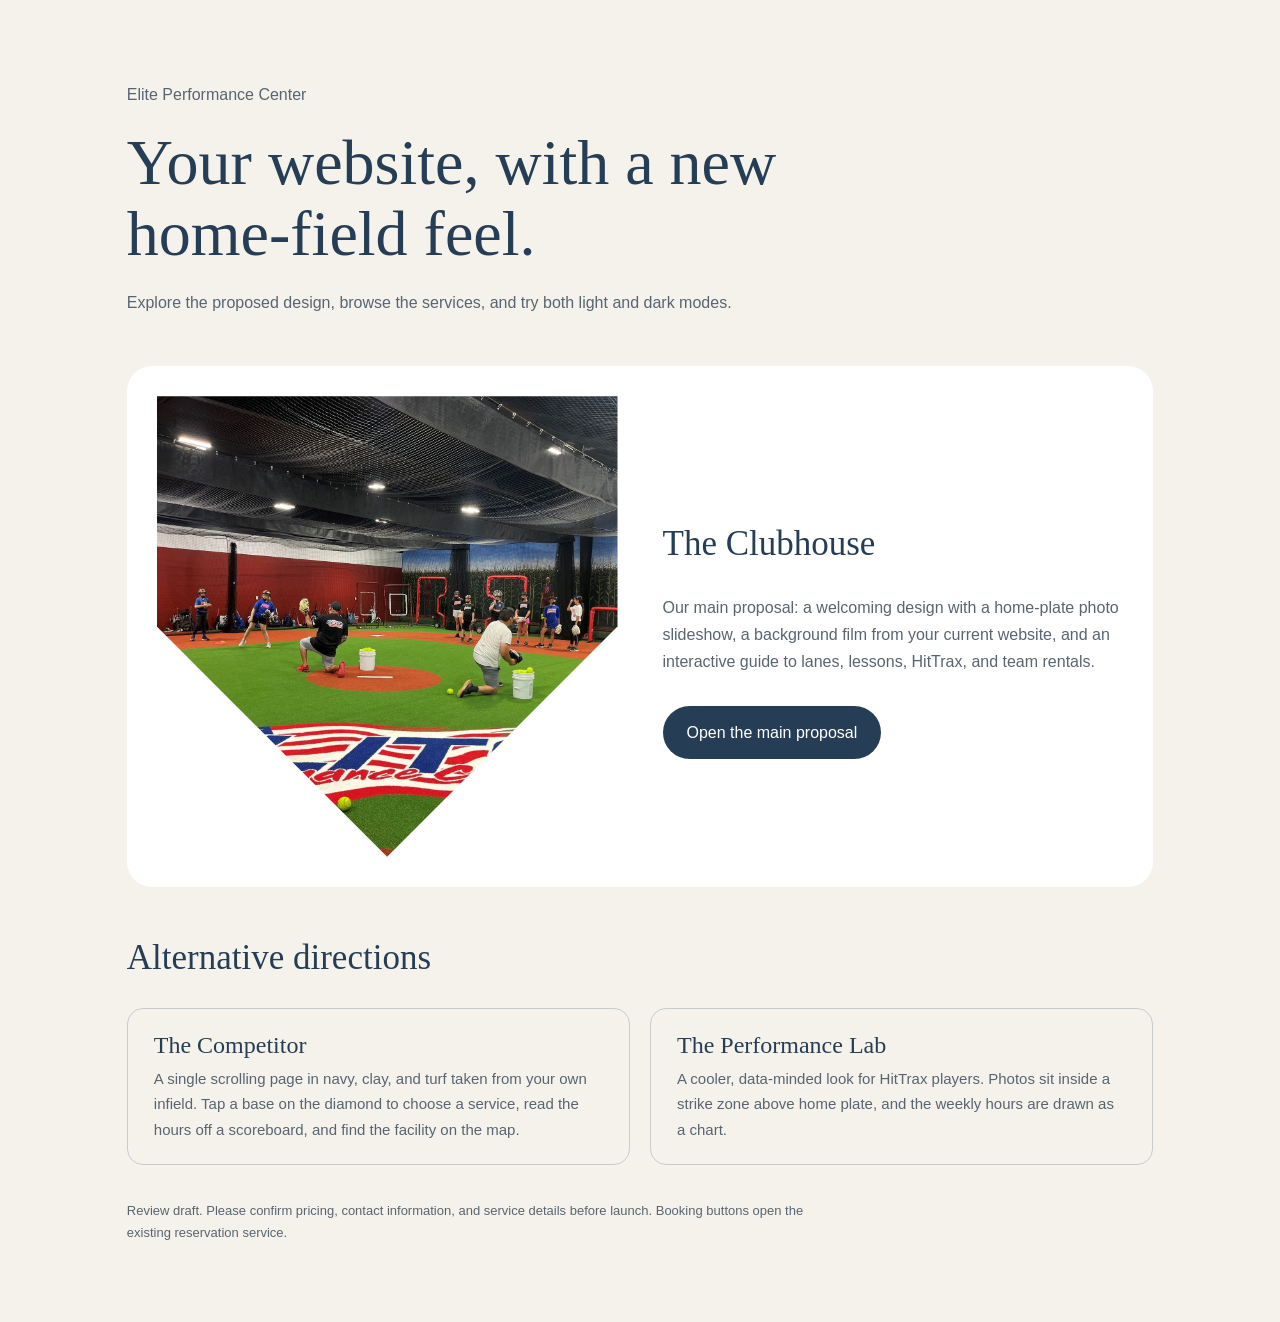
==== prototypes/index.html @ 48d839b6 "Prepare Elite Performance Center website preview" ====
<!doctype html><html lang="en"><head><meta charset="utf-8"><meta name="viewport" content="width=device-width,initial-scale=1"><title>Elite Performance Center — Website review</title><style>*{box-sizing:border-box}body{margin:0;background:#f5f2ec;color:#263e55;font:16px/1.7 Arial,sans-serif}main{max-width:1180px;margin:auto;padding:65px 6%}h1{font:normal clamp(36px,5vw,65px)/1.1 Georgia,serif;max-width:700px;margin:20px 0}p{max-width:680px;color:#586570}a{color:inherit;text-decoration:none}.primary{display:grid;grid-template-columns:1fr 1fr;align-items:center;gap:45px;margin:50px 0;padding:30px;background:#fff;border-radius:25px}.primary img{width:100%;aspect-ratio:1;object-fit:cover;clip-path:polygon(0 0,100% 0,100% 50%,50% 100%,0 50%)}h2{font:normal 35px/1.2 Georgia,serif}.button{display:inline-block;padding:13px 24px;background:#263e55;border-radius:30px;color:white;margin-top:15px}.button:hover{background:#9b4949}.alternatives{display:flex;gap:20px;flex-wrap:wrap}.alternatives a{flex:1 1 300px;display:grid;gap:6px;padding:22px 26px;border:1px solid #c8ccce;border-radius:16px;transition:background .2s,border-color .2s}.alternatives strong{font:normal 24px/1.2 Georgia,serif}.alternatives span{color:#586570;font-size:15px}.alternatives a:hover{background:white;border-color:#263e55}a:focus-visible{outline:3px solid #9b4949;outline-offset:5px}.note{font-size:13px;margin-top:35px}@media(max-width:650px){.primary{grid-template-columns:1fr;padding:22px;gap:10px}.primary img{max-width:320px;margin:auto}main{padding-top:35px}}</style></head><body><main><p>Elite Performance Center</p><h1>Your website, with a new home-field feel.</h1><p>Explore the proposed design, browse the services, and try both light and dark modes.</p><section class="primary"><img src="assets/facility.jpg" alt="Elite training facility in a home-plate frame"><div><h2>The Clubhouse</h2><p>Our main proposal: a welcoming design with a home-plate photo slideshow, a background film from your current website, and an interactive guide to lanes, lessons, HitTrax, and team rentals.</p><a class="button" href="clubhouse.html">Open the main proposal</a></div></section><h2>Alternative directions</h2><div class="alternatives"><a href="editorial.html"><strong>The Competitor</strong><span>A single scrolling page in navy, clay, and turf taken from your own infield. Tap a base on the diamond to choose a service, read the hours off a scoreboard, and find the facility on the map.</span></a><a href="precision.html"><strong>The Performance Lab</strong><span>A cooler, data-minded look for HitTrax players. Photos sit inside a strike zone above home plate, and the weekly hours are drawn as a chart.</span></a></div><p class="note">Review draft. Please confirm pricing, contact information, and service details before launch. Booking buttons open the existing reservation service.</p></main></body></html>
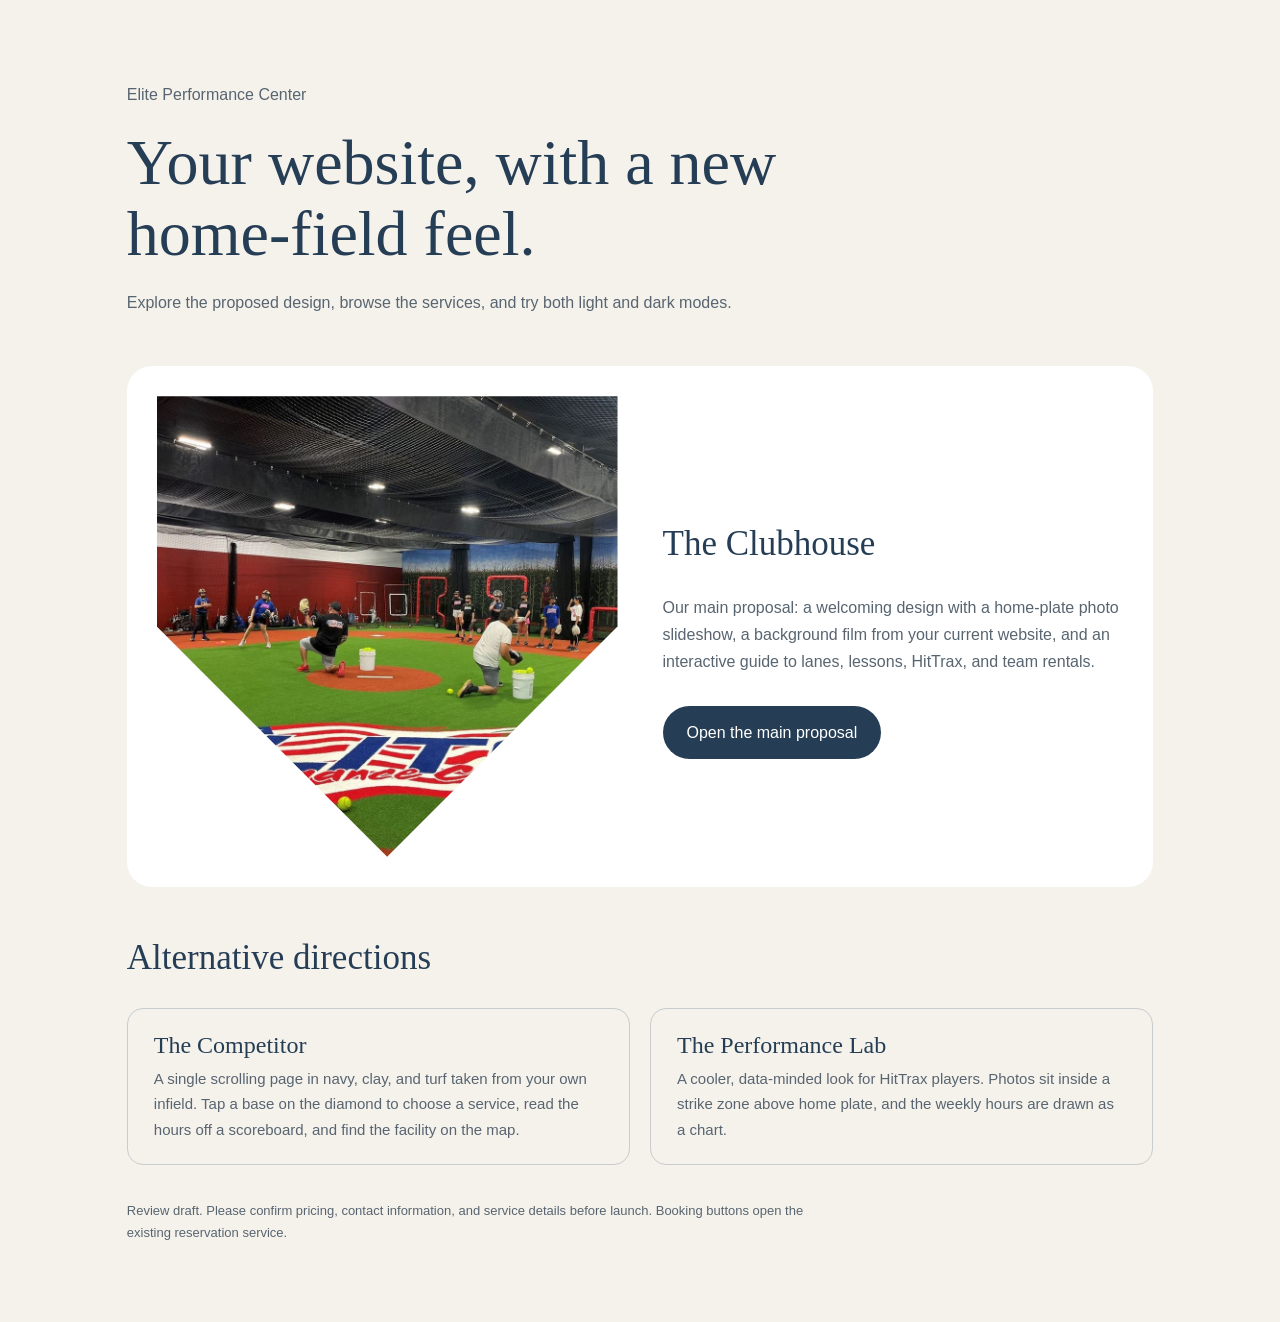
==== commit 9f5c90e8: "Improve SEO and AEO across prototypes Add keyword titles, meta descriptions, Open Graph cards, favic" ====
--- a/prototypes/index.html
+++ b/prototypes/index.html
@@ -1 +1,4 @@
-<!doctype html><html lang="en"><head><meta charset="utf-8"><meta name="viewport" content="width=device-width,initial-scale=1"><title>Elite Performance Center — Website review</title><style>*{box-sizing:border-box}body{margin:0;background:#f5f2ec;color:#263e55;font:16px/1.7 Arial,sans-serif}main{max-width:1180px;margin:auto;padding:65px 6%}h1{font:normal clamp(36px,5vw,65px)/1.1 Georgia,serif;max-width:700px;margin:20px 0}p{max-width:680px;color:#586570}a{color:inherit;text-decoration:none}.primary{display:grid;grid-template-columns:1fr 1fr;align-items:center;gap:45px;margin:50px 0;padding:30px;background:#fff;border-radius:25px}.primary img{width:100%;aspect-ratio:1;object-fit:cover;clip-path:polygon(0 0,100% 0,100% 50%,50% 100%,0 50%)}h2{font:normal 35px/1.2 Georgia,serif}.button{display:inline-block;padding:13px 24px;background:#263e55;border-radius:30px;color:white;margin-top:15px}.button:hover{background:#9b4949}.alternatives{display:flex;gap:20px;flex-wrap:wrap}.alternatives a{flex:1 1 300px;display:grid;gap:6px;padding:22px 26px;border:1px solid #c8ccce;border-radius:16px;transition:background .2s,border-color .2s}.alternatives strong{font:normal 24px/1.2 Georgia,serif}.alternatives span{color:#586570;font-size:15px}.alternatives a:hover{background:white;border-color:#263e55}a:focus-visible{outline:3px solid #9b4949;outline-offset:5px}.note{font-size:13px;margin-top:35px}@media(max-width:650px){.primary{grid-template-columns:1fr;padding:22px;gap:10px}.primary img{max-width:320px;margin:auto}main{padding-top:35px}}</style></head><body><main><p>Elite Performance Center</p><h1>Your website, with a new home-field feel.</h1><p>Explore the proposed design, browse the services, and try both light and dark modes.</p><section class="primary"><img src="assets/facility.jpg" alt="Elite training facility in a home-plate frame"><div><h2>The Clubhouse</h2><p>Our main proposal: a welcoming design with a home-plate photo slideshow, a background film from your current website, and an interactive guide to lanes, lessons, HitTrax, and team rentals.</p><a class="button" href="clubhouse.html">Open the main proposal</a></div></section><h2>Alternative directions</h2><div class="alternatives"><a href="editorial.html"><strong>The Competitor</strong><span>A single scrolling page in navy, clay, and turf taken from your own infield. Tap a base on the diamond to choose a service, read the hours off a scoreboard, and find the facility on the map.</span></a><a href="precision.html"><strong>The Performance Lab</strong><span>A cooler, data-minded look for HitTrax players. Photos sit inside a strike zone above home plate, and the weekly hours are drawn as a chart.</span></a></div><p class="note">Review draft. Please confirm pricing, contact information, and service details before launch. Booking buttons open the existing reservation service.</p></main></body></html>
+<!doctype html><html lang="en"><head><meta charset="utf-8"><meta name="viewport" content="width=device-width,initial-scale=1"><title>Elite Performance Center — Website review</title><meta name="description" content="Three website design concepts for Elite Performance Center, an indoor baseball and softball training facility in Clovis, CA.">
+<meta name="robots" content="noindex, follow">
+<meta property="og:type" content="website"><meta property="og:title" content="Elite Performance Center: website concepts"><meta property="og:description" content="Three design directions for the new Elite Performance Center website."><meta property="og:url" content="https://alucardsanin.github.io/elite-performance-center-prototypes/"><meta property="og:image" content="https://alucardsanin.github.io/elite-performance-center-prototypes/assets/og-image.jpg"><meta property="og:image:width" content="1200"><meta property="og:image:height" content="630"><meta name="twitter:card" content="summary_large_image">
+<link rel="icon" href="assets/favicon.svg" type="image/svg+xml"><link rel="apple-touch-icon" href="assets/apple-touch-icon.png"><style>*{box-sizing:border-box}body{margin:0;background:#f5f2ec;color:#263e55;font:16px/1.7 Arial,sans-serif}main{max-width:1180px;margin:auto;padding:65px 6%}h1{font:normal clamp(36px,5vw,65px)/1.1 Georgia,serif;max-width:700px;margin:20px 0}p{max-width:680px;color:#586570}a{color:inherit;text-decoration:none}.primary{display:grid;grid-template-columns:1fr 1fr;align-items:center;gap:45px;margin:50px 0;padding:30px;background:#fff;border-radius:25px}.primary img{width:100%;aspect-ratio:1;object-fit:cover;clip-path:polygon(0 0,100% 0,100% 50%,50% 100%,0 50%)}h2{font:normal 35px/1.2 Georgia,serif}.button{display:inline-block;padding:13px 24px;background:#263e55;border-radius:30px;color:white;margin-top:15px}.button:hover{background:#9b4949}.alternatives{display:flex;gap:20px;flex-wrap:wrap}.alternatives a{flex:1 1 300px;display:grid;gap:6px;padding:22px 26px;border:1px solid #c8ccce;border-radius:16px;transition:background .2s,border-color .2s}.alternatives strong{font:normal 24px/1.2 Georgia,serif}.alternatives span{color:#586570;font-size:15px}.alternatives a:hover{background:white;border-color:#263e55}a:focus-visible{outline:3px solid #9b4949;outline-offset:5px}.note{font-size:13px;margin-top:35px}@media(max-width:650px){.primary{grid-template-columns:1fr;padding:22px;gap:10px}.primary img{max-width:320px;margin:auto}main{padding-top:35px}}</style></head><body><main><p>Elite Performance Center</p><h1>Your website, with a new home-field feel.</h1><p>Explore the proposed design, browse the services, and try both light and dark modes.</p><section class="primary"><img src="assets/facility.jpg" alt="Elite training facility in a home-plate frame"><div><h2>The Clubhouse</h2><p>Our main proposal: a welcoming design with a home-plate photo slideshow, a background film from your current website, and an interactive guide to lanes, lessons, HitTrax, and team rentals.</p><a class="button" href="clubhouse.html">Open the main proposal</a></div></section><h2>Alternative directions</h2><div class="alternatives"><a href="editorial.html"><strong>The Competitor</strong><span>A single scrolling page in navy, clay, and turf taken from your own infield. Tap a base on the diamond to choose a service, read the hours off a scoreboard, and find the facility on the map.</span></a><a href="precision.html"><strong>The Performance Lab</strong><span>A cooler, data-minded look for HitTrax players. Photos sit inside a strike zone above home plate, and the weekly hours are drawn as a chart.</span></a></div><p class="note">Review draft. Please confirm pricing, contact information, and service details before launch. Booking buttons open the existing reservation service.</p></main></body></html>
